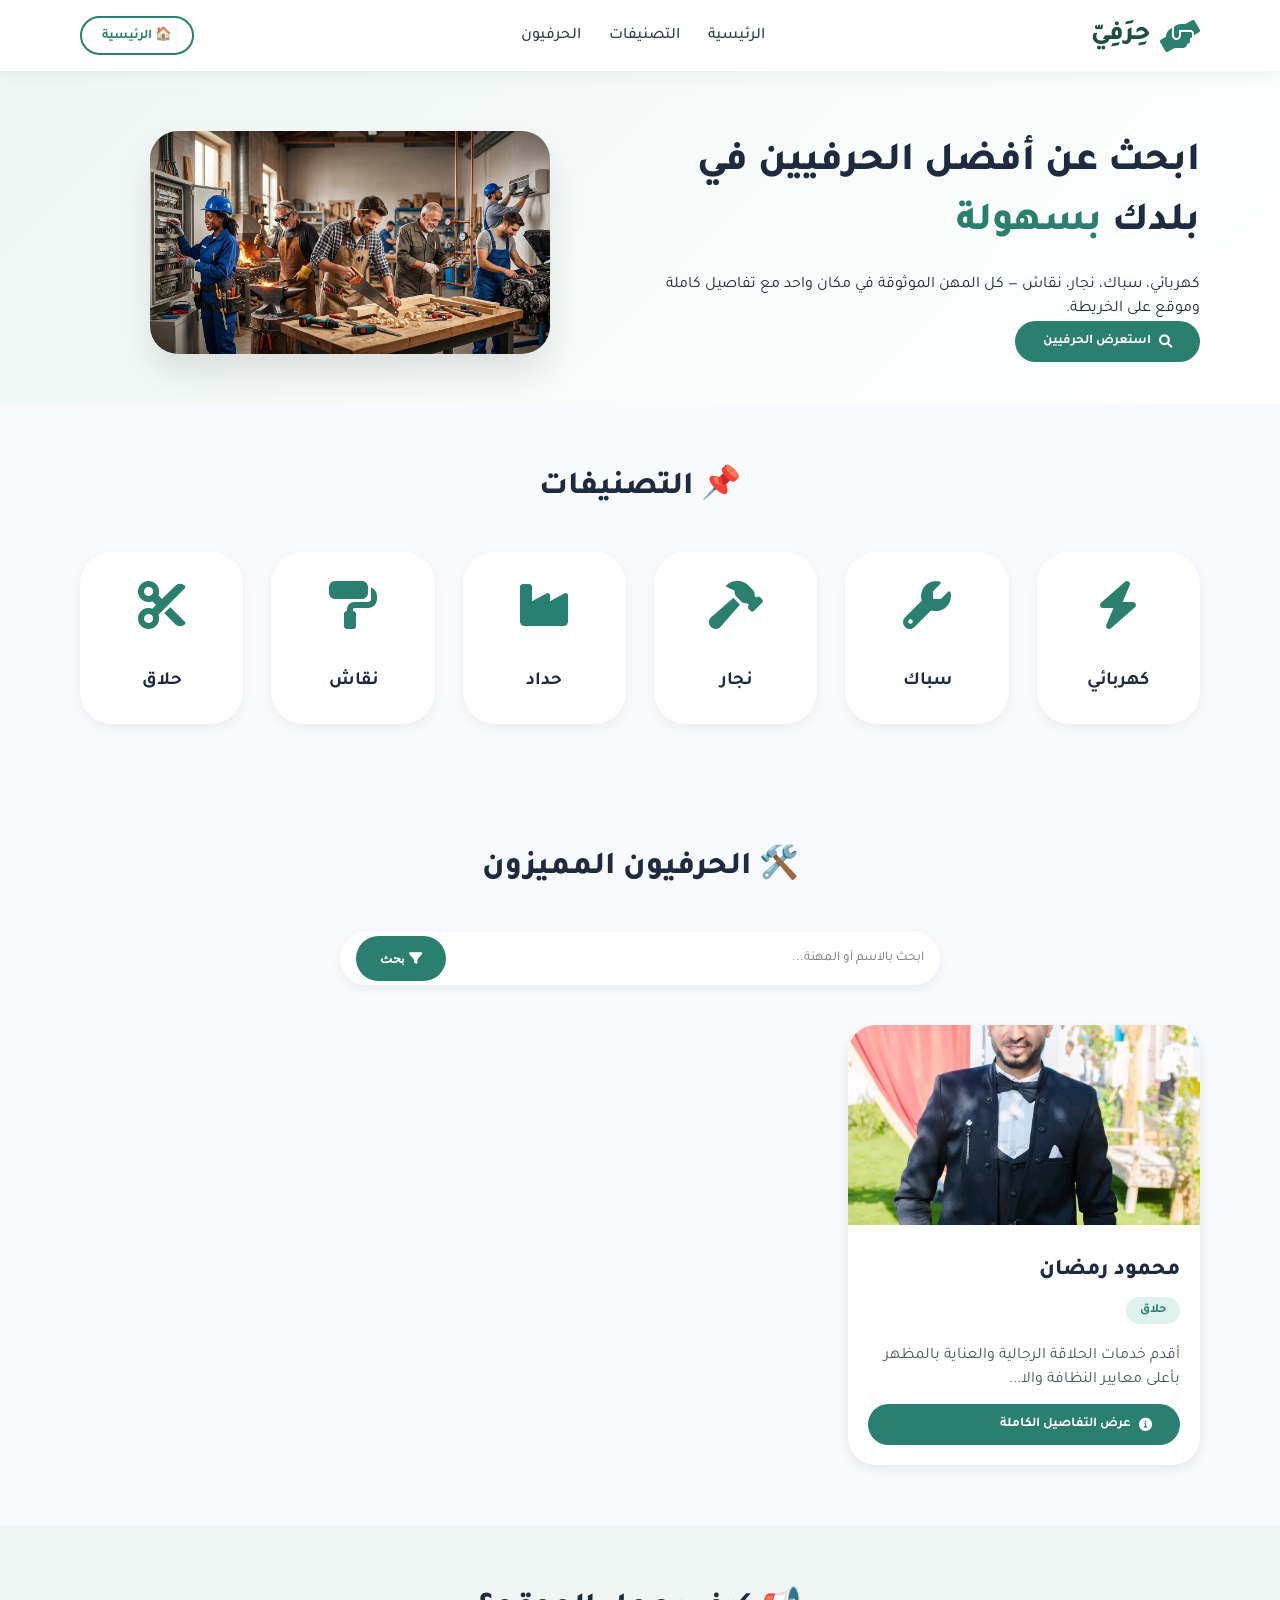
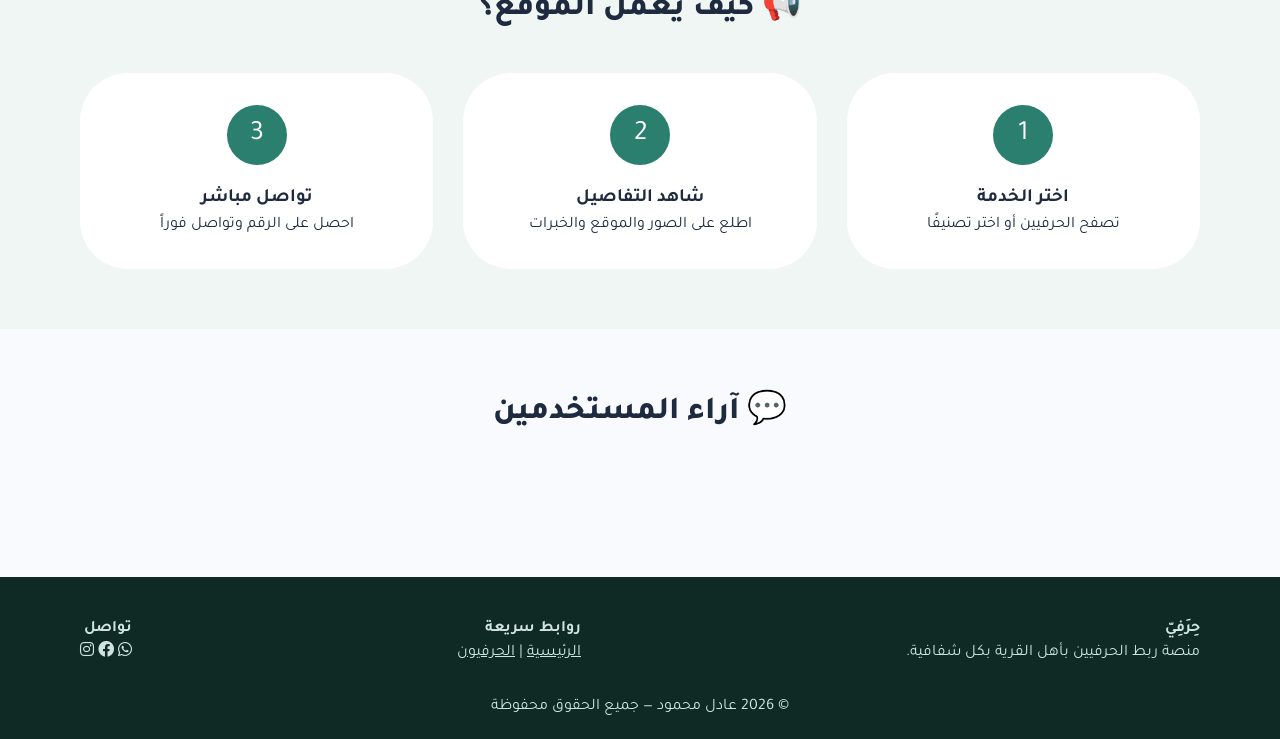
==== index.html @ 51d93fea "updated project" ====
<!DOCTYPE html>
<html lang="ar" dir="rtl">
<head>
    <meta charset="UTF-8">
    <meta name="viewport" content="width=device-width, initial-scale=1.0, viewport-fit=cover">
    <title>حرفتي | منصة الحرفيين في قريتك</title>
    <!-- Font Awesome 6 -->
     <link rel="stylesheet" href="https://cdnjs.cloudflare.com/ajax/libs/font-awesome/6.0.0-beta3/css/all.min.css">
    <!-- Google Fonts: Tajawal -->
    <link href="https://fonts.googleapis.com/css2?family=Tajawal:wght@400;500;700;800&display=swap" rel="stylesheet">
    <!-- Leaflet CSS (OpenStreetMap) -->
    <link rel="manifest" href="/Herafy/manifest.json">
    <meta name="theme-color" content="#2A7F6E">
    <link rel="icon" type="image/png" href="/Herafy/logo.png">
    <link rel="stylesheet" href="./assets/css/style.css" />
</head>
<body>
 
<div id="loader">
    <div class="spinner"></div>
</div>
    
<header class="header">
    <div class="container">
        <div class="nav">
            <div class="logo-area" id="homeLogo">
                <i class="fas fa-hands-helping logo-icon"></i>
                <span class="logo-text">حِرَفِيّ</span>
            </div>
            <ul class="nav-links">
                <li><a href="#homePage" data-page="home">الرئيسية</a></li>
                <li><a href="#categories" data-page="home">التصنيفات</a></li>
                <li><a href="#providersSection" data-page="home">الحرفيون</a></li>
            </ul>
            <button class="btn-outline" id="backToHomeBtn">🏠 الرئيسية</button>
            <button class="mobile-menu-btn" id="mobileMenuToggle">
                <i class="fas fa-bars"></i>
            </button>
        </div>
    </div>
</header>

<!-- Sidebar Overlay & Menu -->
<div class="sidebar-overlay" id="sidebarOverlay"></div>
<div class="sidebar-menu" id="sidebarMenu">
    <div class="sidebar-header">
        <div class="sidebar-logo">
            <i class="fas fa-hands-helping"></i>
            <span>حِرَفِيّ</span>
        </div>
        <button class="close-sidebar" id="closeSidebar"><i class="fas fa-times"></i></button>
    </div>
    <ul class="sidebar-nav">
        <li><a href="#homePage" data-sidebar-page="home"><i class="fas fa-home"></i> الرئيسية</a></li>
        <li><a href="#categories" data-sidebar-page="home"><i class="fas fa-tags"></i> التصنيفات</a></li>
        <li><a href="#providersSection" data-sidebar-page="home"><i class="fas fa-tools"></i> الحرفيون</a></li>
    </ul>
    <button class="sidebar-home-btn" id="sidebarHomeBtn"><i class="fas fa-arrow-right"></i> العودة للرئيسية</button>
</div>

<main>
    <!-- الصفحة الرئيسية -->
    <div id="homePage" class="page active-page">
        <section class="hero">
            <div class="container hero-grid">
                <div class="hero-image">
                    <img src="./hero-image.jpeg" alt="حرفيون يعملون" style="border-radius: 28px;">
                </div>
                <div class="hero-content">
                    <h1>ابحث عن أفضل الحرفيين في بلدك <span style="color:#2A7F6E;">بسهولة</span></h1>
                    <p>كهربائي، سباك، نجار، نقاش — كل المهن الموثوقة في مكان واحد مع تفاصيل كاملة وموقع على الخريطة.</p>
                    <button class="btn-primary" id="exploreBtn"><i class="fas fa-search"></i> استعرض الحرفيين</button>
                </div>
            </div>
        </section>

        <section id="categories" class="section">
            <div class="container">
                <div class="section-title">📌 التصنيفات</div>
                <div class="categories-grid" id="categoriesGrid"></div>
            </div>
        </section>

        <section id="providersSection" class="section">
            <div class="container">
                <div class="section-title">🛠️ الحرفيون المميزون</div>
                <div class="search-wrapper">
                    <div class="search-box">
                        <input type="text" id="searchInput" placeholder="ابحث بالاسم أو المهنة...">
                        <button id="searchBtn"><i class="fas fa-filter"></i> بحث</button>
                    </div>
                </div>
                <div id="providersContainer" class="providers-grid"></div>
            </div>
        </section>

        <section class="section" style="background:#F0F6F4;">
            <div class="container">
                <div class="section-title">📢 كيف يعمل الموقع؟</div>
                <div class="steps-grid">
                    <div class="step-item"><div class="step-num">1</div><h3>اختر الخدمة</h3><p>تصفح الحرفيين أو اختر تصنيفًا</p></div>
                    <div class="step-item"><div class="step-num">2</div><h3>شاهد التفاصيل</h3><p>اطلع على الصور والموقع والخبرات</p></div>
                    <div class="step-item"><div class="step-num">3</div><h3>تواصل مباشر</h3><p>احصل على الرقم وتواصل فوراً</p></div>
                </div>
            </div>
        </section>

        <section class="section">
            <div class="container">
                <div class="section-title">💬 آراء المستخدمين</div>
                <div class="testimonials-grid" id="testimonialsGrid"></div>
            </div>
        </section>
    </div>

    <!-- صفحة التفاصيل المستقلة -->
    <div id="detailPage" class="page">
        <div class="container" id="detailContainer"></div>
    </div>
</main>

<footer class="footer">
    <div class="container">
        <div class="footer-content" style="display: flex; justify-content: space-between; flex-wrap: wrap;">
            <div><h4>حِرَفِيّ</h4><p>منصة ربط الحرفيين بأهل القرية بكل شفافية.</p></div>
            <div><h4>روابط سريعة</h4><p><a href="#" style="color:#CFE4DF;" data-page="home">الرئيسية</a> | <a href="#" style="color:#CFE4DF;" data-page="home">الحرفيون</a></p></div>
            <div><h4>تواصل</h4><i class="fab fa-whatsapp"></i> <i class="fab fa-facebook"></i> <i class="fab fa-instagram"></i></div>
        </div>
        <div class="copyright" style="text-align:center; margin-top:30px;">© 2026 عادل محمود — جميع الحقوق محفوظة</div>
    </div>
</footer>

<!-- Back to Top Button -->
<button class="back-to-top" id="backToTopBtn" aria-label="العودة للأعلى">
    <i class="fas fa-arrow-up"></i>
</button>
<script>
if ('serviceWorker' in navigator) {
  navigator.serviceWorker.register('/Herafy/sw.js').then(reg => {

    reg.onupdatefound = () => {
      const newWorker = reg.installing;

      newWorker.onstatechange = () => {
        if (newWorker.state === "installed" && navigator.serviceWorker.controller) {
          showUpdateNotification();
        }
      };
    };

  });
}
</script>
<script src="./assets/js/script.js"></script>
</body>
</html>
---- assets/css/style.css ----
* {
            margin: 0;
            padding: 0;
            box-sizing: border-box;
        }
        
        html {
          scroll-behavior: smooth;
        }
        
        body {
            font-family: 'Tajawal', sans-serif;
            background-color: #F9FAFE;
            color: #1E2A3E;
            line-height: 1.5;
            overflow-x: hidden;
        }

        .container {
            width: 90%;
            max-width: 1280px;
            margin: 0 auto;
            padding: 0 16px;
        }

        /* Header */
        .header {
            background: white;
            box-shadow: 0 4px 20px rgba(0,0,0,0.05);
            position: sticky;
            top: 0;
            z-index: 100;
            backdrop-filter: blur(2px);
            background: rgba(255,255,255,0.96);
        }
        .nav {
            display: flex;
            justify-content: space-between;
            align-items: center;
            padding: 16px 0;
            flex-wrap: wrap;
        }
        .logo-area {
            display: flex;
            align-items: center;
            gap: 10px;
            cursor: pointer;
        }
        .logo-icon {
            font-size: 32px;
            color: #2A7F6E;
        }
        .logo-text {
            font-size: 26px;
            font-weight: 800;
            color: #1F4E45;
        }
        /* Desktop navigation */
        .nav-links {
            display: flex;
            gap: 28px;
            list-style: none;
        }
        .nav-links a {
            text-decoration: none;
            font-weight: 500;
            color: #2C3E50;
            transition: 0.2s;
        }
        .nav-links a:hover {
            color: #2A7F6E;
        }
        /* Mobile Menu Button */
        .mobile-menu-btn {
            display: none;
            background: #2A7F6E;
            border: none;
            width: 44px;
            height: 44px;
            border-radius: 50%;
            color: white;
            font-size: 22px;
            align-items: center;
            justify-content: center;
            cursor: pointer;
            transition: 0.2s;
            z-index: 1002;
        }
        
        .mobile-menu-btn:hover {
            background: #1E5F51;
        }
        
        /* Sidebar Overlay */
        .sidebar-overlay {
            position: fixed;
            top: 0;
            right: 0;
            width: 100%;
            height: 100%;
            background: rgba(0,0,0,0.5);
            z-index: 1100;
            opacity: 0;
            visibility: hidden;
            transition: all 0.3s ease;
        }
        .sidebar-overlay.active {
            opacity: 1;
            visibility: visible;
        }
        
        /* Sidebar Menu */
        .sidebar-menu {
            position: fixed;
            top: 0;
            right: -320px;
            width: 280px;
            height: 100%;
            background: white;
            box-shadow: -4px 0 25px rgba(0,0,0,0.1);
            z-index: 1101;
            transition: right 0.3s cubic-bezier(0.2, 0.9, 0.4, 1.1);
            padding: 30px 20px;
            display: flex;
            flex-direction: column;
            gap: 25px;
            overflow-y: auto;
        }
        .sidebar-menu.open {
            right: 0;
        }
        .sidebar-header {
            display: flex;
            justify-content: space-between;
            align-items: center;
            border-bottom: 2px solid #EFF7F5;
            padding-bottom: 15px;
            margin-bottom: 10px;
        }
        .sidebar-logo {
            display: flex;
            align-items: center;
            gap: 8px;
        }
        .sidebar-logo i {
            font-size: 28px;
            color: #2A7F6E;
        }
        .sidebar-logo span {
            font-size: 22px;
            font-weight: 800;
            color: #1F4E45;
        }
        .close-sidebar {
            background: none;
            border: none;
            font-size: 24px;
            cursor: pointer;
            color: #666;
            width: 36px;
            height: 36px;
            border-radius: 50%;
            display: flex;
            align-items: center;
            justify-content: center;
        }
        .close-sidebar:hover {
            background: #F0F0F0;
        }
        .sidebar-nav {
            display: flex;
            flex-direction: column;
            gap: 20px;
            list-style: none;
            padding: 0;
        }
        .sidebar-nav li a {
            text-decoration: none;
            font-size: 1.2rem;
            font-weight: 500;
            color: #2C3E50;
            display: block;
            padding: 10px 0;
            border-bottom: 1px solid #eee;
            transition: 0.2s;
        }
        .sidebar-nav li a:hover {
            color: #2A7F6E;
            padding-right: 8px;
        }
        .sidebar-home-btn {
            margin-top: 20px;
            background: #2A7F6E;
            border: none;
            padding: 12px;
            border-radius: 40px;
            font-weight: 700;
            color: white;
            cursor: pointer;
            font-family: inherit;
            display: flex;
            align-items: center;
            justify-content: center;
            gap: 8px;
            width: 100%;
        }
        
        /* Back to Top Button */
        .back-to-top {
            position: fixed;
            bottom: 30px;
            left: 30px;
            width: 52px;
            height: 52px;
            background: #2A7F6E;
            color: white;
            border: none;
            border-radius: 50%;
            font-size: 24px;
            cursor: pointer;
            display: flex;
            align-items: center;
            justify-content: center;
            box-shadow: 0 4px 15px rgba(0,0,0,0.2);
            transition: all 0.3s ease;
            opacity: 0;
            visibility: hidden;
            z-index: 1000;
            transition: all 0.3s;
        }
        .back-to-top.show {
            opacity: 1;
            visibility: visible;
        }
        .back-to-top:hover {
            background: #1E5F51;
            transform: translateY(-3px);
        }
        
        .btn-outline {
            border: 2px solid #2A7F6E;
            background: transparent;
            padding: 8px 20px;
            border-radius: 40px;
            font-weight: 700;
            color: #2A7F6E;
            cursor: pointer;
            font-family: inherit;
        }
        .btn-outline:hover {
            background: #2A7F6E;
            color: white;
        }
        .btn-primary {
            background: #2A7F6E;
            border: none;
            padding: 12px 28px;
            border-radius: 60px;
            font-weight: 700;
            color: white;
            cursor: pointer;
            transition: all 0.3s ease;
            font-family: inherit;
            display: inline-flex;
            align-items: center;
            gap: 8px;
        }
        .btn-primary:hover {
            background: #1E5F51;
            transform: translateY(-2px);
        }
        .btn-secondary {
            background: transparent;
            border: 1.5px solid #2A7F6E;
            padding: 10px 24px;
            border-radius: 40px;
            font-weight: 700;
            color: #2A7F6E;
            cursor: pointer;
            font-family: inherit;
        }
        
        /* Pages */
        .page {
            display: none;
            animation: fadeIn 0.3s ease;
        }
        .page.active-page {
            display: block;
        }
        @keyframes fadeIn {
            from { opacity: 0; transform: translateY(10px);}
            to { opacity: 1; transform: translateY(0);}
        }

        /* Hero with new image */
        .hero {
            padding: 60px 0 40px;
            background: linear-gradient(135deg, #EFF7F5 0%, #FFFFFF 100%);
        }
        .hero-grid {
            display: flex;
            flex-direction: row-reverse;
            align-items: center;
            gap: 40px;
            flex-wrap: wrap;
        }
        .hero-content { flex: 1; }
        .hero-content h1 { font-size: 2.5rem; font-weight: 800; margin-bottom: 20px; }
        .hero-image { flex: 1; text-align: center; }
        .hero-image img { 
            max-width: 100%; 
            width: 400px; 
            border-radius: 32px;
            box-shadow: 0 20px 35px rgba(0,0,0,0.1);
            transition: transform 0.3s;
        }
        .hero-image img:hover {
            transform: scale(1.02);
        }

        /* Categories Grid */
        .section { padding: 60px 0; }
        .section-title { text-align: center; font-size: 2rem; font-weight: 800; margin-bottom: 40px; }
        .categories-grid {
            display: grid;
            grid-template-columns: repeat(auto-fit, minmax(150px, 1fr));
            gap: 28px;
        }
        .cat-card {
            background: white;
            border-radius: 32px;
            text-align: center;
            padding: 28px 12px;
            cursor: pointer;
            transition: 0.2s;
            box-shadow: 0 4px 12px rgba(0,0,0,0.05);
        }
        .cat-card:hover { transform: translateY(-5px); background: #EFF7F5; }
        .cat-icon { font-size: 48px; color: #2A7F6E; margin-bottom: 16px; }

        /* Search & Providers */
        .search-wrapper { max-width: 600px; margin: 0 auto 40px auto; }
        .search-box {
            display: flex;
            background: white;
            border-radius: 80px;
            padding: 4px 4px 4px 16px;
            box-shadow: 0 4px 12px rgba(0,0,0,0.05);
        }
        .search-box input {
            flex: 1;
            border: none;
            padding: 14px 12px;
            font-family: inherit;
            outline: none;
            border-radius: 40px;
        }
        .search-box button {
            background: #2A7F6E;
            border: none;
            padding: 0 24px;
            border-radius: 50px;
            color: white;
            font-weight: 700;
            cursor: pointer;
        }
        .providers-grid {
            display: grid;
            grid-template-columns: repeat(auto-fill, minmax(280px, 1fr));
            gap: 32px;
        }
        .provider-card {
            background: white;
            border-radius: 28px;
            overflow: hidden;
            transition: 0.2s;
            box-shadow: 0 4px 12px rgba(0,0,0,0.08);
            cursor: pointer;
        }
        .provider-card:hover { transform: translateY(-5px); box-shadow: 0 12px 24px rgba(0,0,0,0.1); }
        .card-img { width: 100%; height: 200px; object-fit: cover; }
        .card-content { padding: 20px; }
        .provider-name { font-size: 1.4rem; font-weight: 800; }
        .provider-job { color: #2A7F6E; font-weight: 700; margin: 8px 0; display: inline-block; background: #E0F2EE; padding: 4px 14px; border-radius: 40px; font-size: 0.8rem;}

        /* Steps & Testimonials */
        .steps-grid { display: flex; gap: 30px; flex-wrap: wrap; justify-content: center; }
        .step-item { flex: 1; text-align: center; background: white; padding: 32px; border-radius: 48px; }
        .step-num { width: 60px; height: 60px; background: #2A7F6E; color: white; font-size: 28px; border-radius: 50%; display: flex; align-items: center; justify-content: center; margin: 0 auto 20px; }
        .testimonials-grid { display: grid; grid-template-columns: repeat(auto-fit, minmax(260px,1fr)); gap: 30px; }

        /* Detail Page */
        .detail-container {
            max-width: 1000px;
            margin: 40px auto;
            background: white;
            border-radius: 48px;
            overflow: hidden;
            box-shadow: 0 20px 35px rgba(0,0,0,0.1);
        }
        .detail-header {
            position: relative;
            width: 100%;
            aspect-ratio: 1 / 1;
            overflow: hidden;
        }
        .detail-header img {
            width: 100%;
            height: 100%;
            object-fit: cover;
        }
        .detail-avatar {
            position: absolute;
            bottom: -50px;
            left: 50%;
            transform: translateX(-50%);
            width: 130px;
            height: 130px;
            border-radius: 50%;
            border: 5px solid white;
            object-fit: cover;
            background: white;
            box-shadow: 0 4px 10px rgba(0,0,0,0.2);
        }
        .detail-content {
            padding: 70px 40px 40px 40px;
        }
        .detail-name { font-size: 2rem; font-weight: 800; }
        .detail-job { color: #2A7F6E; font-weight: 700; background: #E0F2EE; display: inline-block; padding: 6px 18px; border-radius: 40px; margin: 15px 0; }
        .detail-bio { font-size: 1.1rem; color: #4a5568; margin: 20px 0; line-height: 1.6; }
        .detail-gallery {
            display: flex;
            gap: 15px;
            overflow-x: auto;
            margin: 30px 0;
            padding-bottom: 10px;
        }
        .detail-gallery img {
            width: 200px;
            height: 150px;
            object-fit: cover;
            border-radius: 24px;
            cursor: pointer;
        }
        .map-container {
            height: 300px;
            border-radius: 28px;
            overflow: hidden;
            margin: 25px 0;
            border: 1px solid #ddd;
        }
        .detail-phone {
            background: #F0F6F4;
            padding: 16px;
            border-radius: 60px;
            text-align: center;
            font-size: 1.3rem;
            font-weight: bold;
            direction: ltr;
            margin: 20px 0;
        }
        .action-buttons {
            display: flex;
            gap: 16px;
            justify-content: center;
            margin-top: 30px;
        }

        .footer {
            background: #0F2A24;
            color: #CFE4DF;
            padding: 40px 0 20px;
            margin-top: 40px;
        }
        .no-results { text-align: center; padding: 40px; color: #666; }
        /* Hide desktop elements on mobile */
        @media (max-width: 768px) {
            .nav-links, .btn-outline {
                display: none;
            }
            .nav {
                justify-content: space-between;
            }
            .mobile-menu-btn {
                display: flex;
            }
            
            .hero-grid {
                display: block;
            }
        
            .hero-content h1 { font-size: 1.8rem; }
            .detail-content { padding: 60px 20px 30px; }
            .detail-avatar { width: 90px; height: 90px; bottom: -40px; }
            .hero-image img { width: 100%; }
            .back-to-top {
                bottom: 20px;
                left: 20px;
                width: 45px;
                height: 45px;
                font-size: 20px;
            }

            .steps-grid {
                flex-direction: column;
            }
        }

        #loader {
            position: fixed;
            top: 0;
            left: 0;
            width: 100%;
            height: 100%;
            background: #ffffff;
            display: flex;
            justify-content: center;
            align-items: center;
            z-index: 9999;
            transition: opacity 0.5s ease, visibility 0.5s;
        }
        
        #loader.hidden {
            opacity: 0;
            visibility: hidden;
        }
        
        .spinner {
            width: 50px;
            height: 50px;
            border: 5px solid #ddd;
            border-top: 5px solid #000;
            border-radius: 50%;
            animation: spin 1s linear infinite;
        }
        
        @keyframes spin {
            100% {
                transform: rotate(360deg);
            }
        }
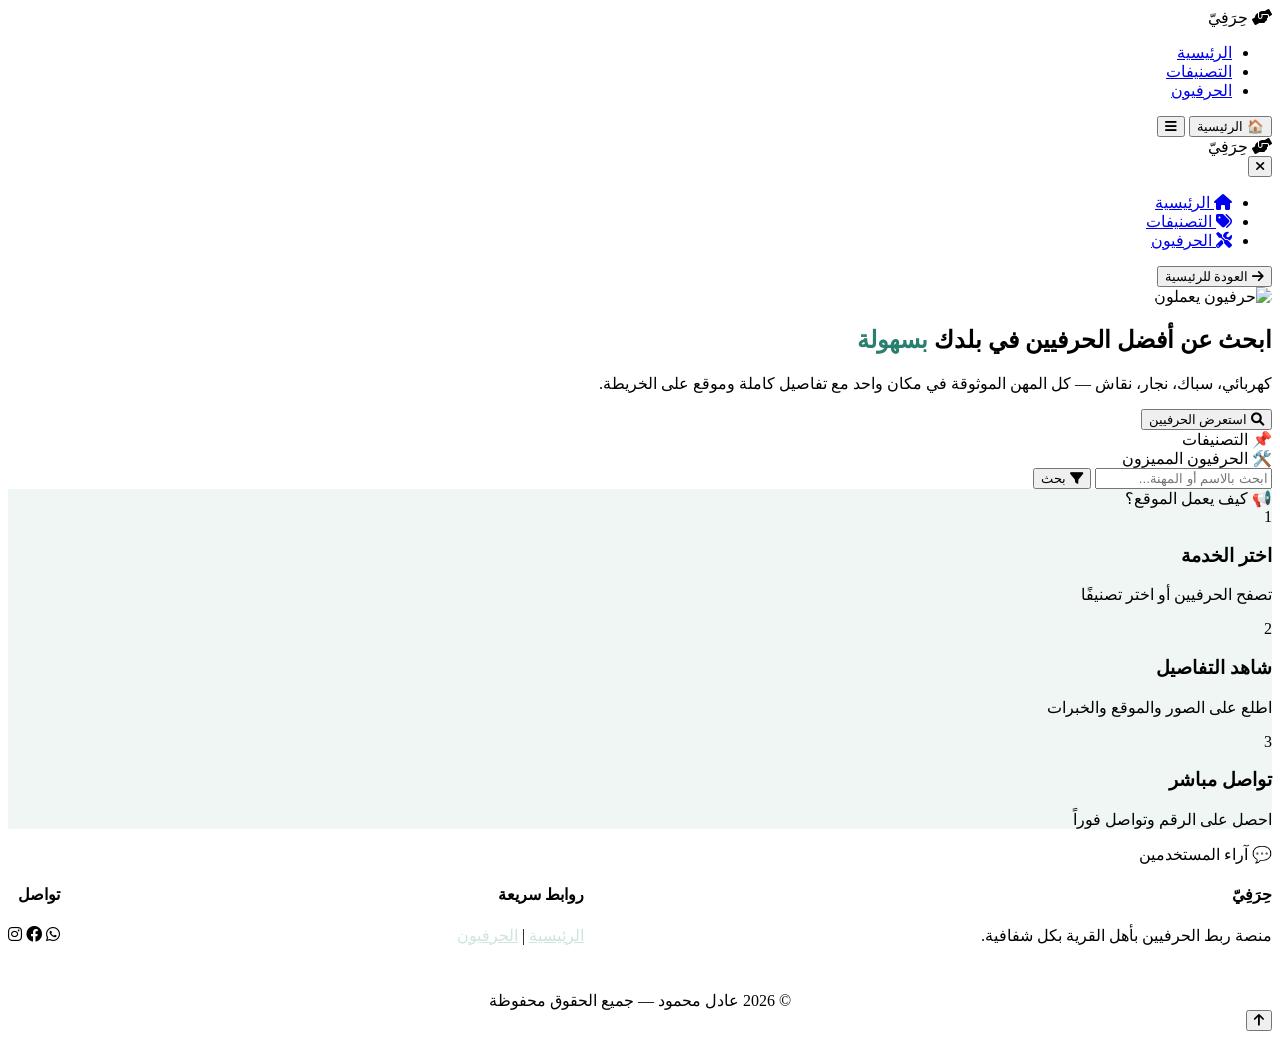
==== commit 25cd5293: "updated project" ====
--- a/index.html
+++ b/index.html
@@ -12,145 +12,145 @@
     <link rel="manifest" href="/Herafy/manifest.json">
     <meta name="theme-color" content="#2A7F6E">
     <link rel="icon" type="image/png" href="/Herafy/logo.png">
-    <link rel="stylesheet" href="./assets/css/style.css" />
+    <link rel="stylesheet" href="/Herafy/assets/css/style.css" />
 </head>
 <body>
- 
-<div id="loader">
-    <div class="spinner"></div>
-</div>
+     
+    <div id="loader">
+        <div class="spinner"></div>
+    </div>
+        
+    <header class="header">
+        <div class="container">
+            <div class="nav">
+                <div class="logo-area" id="homeLogo">
+                    <i class="fas fa-hands-helping logo-icon"></i>
+                    <span class="logo-text">حِرَفِيّ</span>
+                </div>
+                <ul class="nav-links">
+                    <li><a href="#homePage" data-page="home">الرئيسية</a></li>
+                    <li><a href="#categories" data-page="home">التصنيفات</a></li>
+                    <li><a href="#providersSection" data-page="home">الحرفيون</a></li>
+                </ul>
+                <button class="btn-outline" id="backToHomeBtn">🏠 الرئيسية</button>
+                <button class="mobile-menu-btn" id="mobileMenuToggle">
+                    <i class="fas fa-bars"></i>
+                </button>
+            </div>
+        </div>
+    </header>
     
-<header class="header">
-    <div class="container">
-        <div class="nav">
-            <div class="logo-area" id="homeLogo">
-                <i class="fas fa-hands-helping logo-icon"></i>
-                <span class="logo-text">حِرَفِيّ</span>
+    <!-- Sidebar Overlay & Menu -->
+    <div class="sidebar-overlay" id="sidebarOverlay"></div>
+    <div class="sidebar-menu" id="sidebarMenu">
+        <div class="sidebar-header">
+            <div class="sidebar-logo">
+                <i class="fas fa-hands-helping"></i>
+                <span>حِرَفِيّ</span>
             </div>
-            <ul class="nav-links">
-                <li><a href="#homePage" data-page="home">الرئيسية</a></li>
-                <li><a href="#categories" data-page="home">التصنيفات</a></li>
-                <li><a href="#providersSection" data-page="home">الحرفيون</a></li>
-            </ul>
-            <button class="btn-outline" id="backToHomeBtn">🏠 الرئيسية</button>
-            <button class="mobile-menu-btn" id="mobileMenuToggle">
-                <i class="fas fa-bars"></i>
-            </button>
+            <button class="close-sidebar" id="closeSidebar"><i class="fas fa-times"></i></button>
         </div>
+        <ul class="sidebar-nav">
+            <li><a href="#homePage" data-sidebar-page="home"><i class="fas fa-home"></i> الرئيسية</a></li>
+            <li><a href="#categories" data-sidebar-page="home"><i class="fas fa-tags"></i> التصنيفات</a></li>
+            <li><a href="#providersSection" data-sidebar-page="home"><i class="fas fa-tools"></i> الحرفيون</a></li>
+        </ul>
+        <button class="sidebar-home-btn" id="sidebarHomeBtn"><i class="fas fa-arrow-right"></i> العودة للرئيسية</button>
     </div>
-</header>
-
-<!-- Sidebar Overlay & Menu -->
-<div class="sidebar-overlay" id="sidebarOverlay"></div>
-<div class="sidebar-menu" id="sidebarMenu">
-    <div class="sidebar-header">
-        <div class="sidebar-logo">
-            <i class="fas fa-hands-helping"></i>
-            <span>حِرَفِيّ</span>
-        </div>
-        <button class="close-sidebar" id="closeSidebar"><i class="fas fa-times"></i></button>
-    </div>
-    <ul class="sidebar-nav">
-        <li><a href="#homePage" data-sidebar-page="home"><i class="fas fa-home"></i> الرئيسية</a></li>
-        <li><a href="#categories" data-sidebar-page="home"><i class="fas fa-tags"></i> التصنيفات</a></li>
-        <li><a href="#providersSection" data-sidebar-page="home"><i class="fas fa-tools"></i> الحرفيون</a></li>
-    </ul>
-    <button class="sidebar-home-btn" id="sidebarHomeBtn"><i class="fas fa-arrow-right"></i> العودة للرئيسية</button>
-</div>
-
-<main>
-    <!-- الصفحة الرئيسية -->
-    <div id="homePage" class="page active-page">
-        <section class="hero">
-            <div class="container hero-grid">
-                <div class="hero-image">
-                    <img src="./hero-image.jpeg" alt="حرفيون يعملون" style="border-radius: 28px;">
-                </div>
-                <div class="hero-content">
-                    <h1>ابحث عن أفضل الحرفيين في بلدك <span style="color:#2A7F6E;">بسهولة</span></h1>
-                    <p>كهربائي، سباك، نجار، نقاش — كل المهن الموثوقة في مكان واحد مع تفاصيل كاملة وموقع على الخريطة.</p>
-                    <button class="btn-primary" id="exploreBtn"><i class="fas fa-search"></i> استعرض الحرفيين</button>
-                </div>
-            </div>
-        </section>
-
-        <section id="categories" class="section">
-            <div class="container">
-                <div class="section-title">📌 التصنيفات</div>
-                <div class="categories-grid" id="categoriesGrid"></div>
-            </div>
-        </section>
-
-        <section id="providersSection" class="section">
-            <div class="container">
-                <div class="section-title">🛠️ الحرفيون المميزون</div>
-                <div class="search-wrapper">
-                    <div class="search-box">
-                        <input type="text" id="searchInput" placeholder="ابحث بالاسم أو المهنة...">
-                        <button id="searchBtn"><i class="fas fa-filter"></i> بحث</button>
+    
+    <main>
+        <!-- الصفحة الرئيسية -->
+        <div id="homePage" class="page active-page">
+            <section class="hero">
+                <div class="container hero-grid">
+                    <div class="hero-image">
+                        <img src="/Herafy/hero-image.jpeg" alt="حرفيون يعملون" style="border-radius: 28px;">
+                    </div>
+                    <div class="hero-content">
+                        <h1>ابحث عن أفضل الحرفيين في بلدك <span style="color:#2A7F6E;">بسهولة</span></h1>
+                        <p>كهربائي، سباك، نجار، نقاش — كل المهن الموثوقة في مكان واحد مع تفاصيل كاملة وموقع على الخريطة.</p>
+                        <button class="btn-primary" id="exploreBtn"><i class="fas fa-search"></i> استعرض الحرفيين</button>
                     </div>
                 </div>
-                <div id="providersContainer" class="providers-grid"></div>
+            </section>
+    
+            <section id="categories" class="section">
+                <div class="container">
+                    <div class="section-title">📌 التصنيفات</div>
+                    <div class="categories-grid" id="categoriesGrid"></div>
+                </div>
+            </section>
+    
+            <section id="providersSection" class="section">
+                <div class="container">
+                    <div class="section-title">🛠️ الحرفيون المميزون</div>
+                    <div class="search-wrapper">
+                        <div class="search-box">
+                            <input type="text" id="searchInput" placeholder="ابحث بالاسم أو المهنة...">
+                            <button id="searchBtn"><i class="fas fa-filter"></i> بحث</button>
+                        </div>
+                    </div>
+                    <div id="providersContainer" class="providers-grid"></div>
+                </div>
+            </section>
+    
+            <section class="section" style="background:#F0F6F4;">
+                <div class="container">
+                    <div class="section-title">📢 كيف يعمل الموقع؟</div>
+                    <div class="steps-grid">
+                        <div class="step-item"><div class="step-num">1</div><h3>اختر الخدمة</h3><p>تصفح الحرفيين أو اختر تصنيفًا</p></div>
+                        <div class="step-item"><div class="step-num">2</div><h3>شاهد التفاصيل</h3><p>اطلع على الصور والموقع والخبرات</p></div>
+                        <div class="step-item"><div class="step-num">3</div><h3>تواصل مباشر</h3><p>احصل على الرقم وتواصل فوراً</p></div>
+                    </div>
+                </div>
+            </section>
+    
+            <section class="section">
+                <div class="container">
+                    <div class="section-title">💬 آراء المستخدمين</div>
+                    <div class="testimonials-grid" id="testimonialsGrid"></div>
+                </div>
+            </section>
+        </div>
+    
+        <!-- صفحة التفاصيل المستقلة -->
+        <div id="detailPage" class="page">
+            <div class="container" id="detailContainer"></div>
+        </div>
+    </main>
+    
+    <footer class="footer">
+        <div class="container">
+            <div class="footer-content" style="display: flex; justify-content: space-between; flex-wrap: wrap;">
+                <div><h4>حِرَفِيّ</h4><p>منصة ربط الحرفيين بأهل القرية بكل شفافية.</p></div>
+                <div><h4>روابط سريعة</h4><p><a href="#" style="color:#CFE4DF;" data-page="home">الرئيسية</a> | <a href="#" style="color:#CFE4DF;" data-page="home">الحرفيون</a></p></div>
+                <div><h4>تواصل</h4><i class="fab fa-whatsapp"></i> <i class="fab fa-facebook"></i> <i class="fab fa-instagram"></i></div>
             </div>
-        </section>
-
-        <section class="section" style="background:#F0F6F4;">
-            <div class="container">
-                <div class="section-title">📢 كيف يعمل الموقع؟</div>
-                <div class="steps-grid">
-                    <div class="step-item"><div class="step-num">1</div><h3>اختر الخدمة</h3><p>تصفح الحرفيين أو اختر تصنيفًا</p></div>
-                    <div class="step-item"><div class="step-num">2</div><h3>شاهد التفاصيل</h3><p>اطلع على الصور والموقع والخبرات</p></div>
-                    <div class="step-item"><div class="step-num">3</div><h3>تواصل مباشر</h3><p>احصل على الرقم وتواصل فوراً</p></div>
-                </div>
-            </div>
-        </section>
-
-        <section class="section">
-            <div class="container">
-                <div class="section-title">💬 آراء المستخدمين</div>
-                <div class="testimonials-grid" id="testimonialsGrid"></div>
-            </div>
-        </section>
-    </div>
-
-    <!-- صفحة التفاصيل المستقلة -->
-    <div id="detailPage" class="page">
-        <div class="container" id="detailContainer"></div>
-    </div>
-</main>
-
-<footer class="footer">
-    <div class="container">
-        <div class="footer-content" style="display: flex; justify-content: space-between; flex-wrap: wrap;">
-            <div><h4>حِرَفِيّ</h4><p>منصة ربط الحرفيين بأهل القرية بكل شفافية.</p></div>
-            <div><h4>روابط سريعة</h4><p><a href="#" style="color:#CFE4DF;" data-page="home">الرئيسية</a> | <a href="#" style="color:#CFE4DF;" data-page="home">الحرفيون</a></p></div>
-            <div><h4>تواصل</h4><i class="fab fa-whatsapp"></i> <i class="fab fa-facebook"></i> <i class="fab fa-instagram"></i></div>
+            <div class="copyright" style="text-align:center; margin-top:30px;">© 2026 عادل محمود — جميع الحقوق محفوظة</div>
         </div>
-        <div class="copyright" style="text-align:center; margin-top:30px;">© 2026 عادل محمود — جميع الحقوق محفوظة</div>
-    </div>
-</footer>
-
-<!-- Back to Top Button -->
-<button class="back-to-top" id="backToTopBtn" aria-label="العودة للأعلى">
-    <i class="fas fa-arrow-up"></i>
-</button>
-<script>
-if ('serviceWorker' in navigator) {
-  navigator.serviceWorker.register('/Herafy/sw.js').then(reg => {
-
-    reg.onupdatefound = () => {
-      const newWorker = reg.installing;
-
-      newWorker.onstatechange = () => {
-        if (newWorker.state === "installed" && navigator.serviceWorker.controller) {
-          showUpdateNotification();
-        }
-      };
-    };
-
-  });
-}
-</script>
-<script src="./assets/js/script.js"></script>
+    </footer>
+    
+    <!-- Back to Top Button -->
+    <button class="back-to-top" id="backToTopBtn" aria-label="العودة للأعلى">
+        <i class="fas fa-arrow-up"></i>
+    </button>
+    <script>
+    if ('serviceWorker' in navigator) {
+      navigator.serviceWorker.register('/Herafy/sw.js').then(reg => {
+    
+        reg.onupdatefound = () => {
+          const newWorker = reg.installing;
+    
+          newWorker.onstatechange = () => {
+            if (newWorker.state === "installed" && navigator.serviceWorker.controller) {
+              showUpdateNotification();
+            }
+          };
+        };
+    
+      });
+    }
+    </script>
+    <script src="/Herafy/assets/js/script.js"></script>
 </body>
 </html>
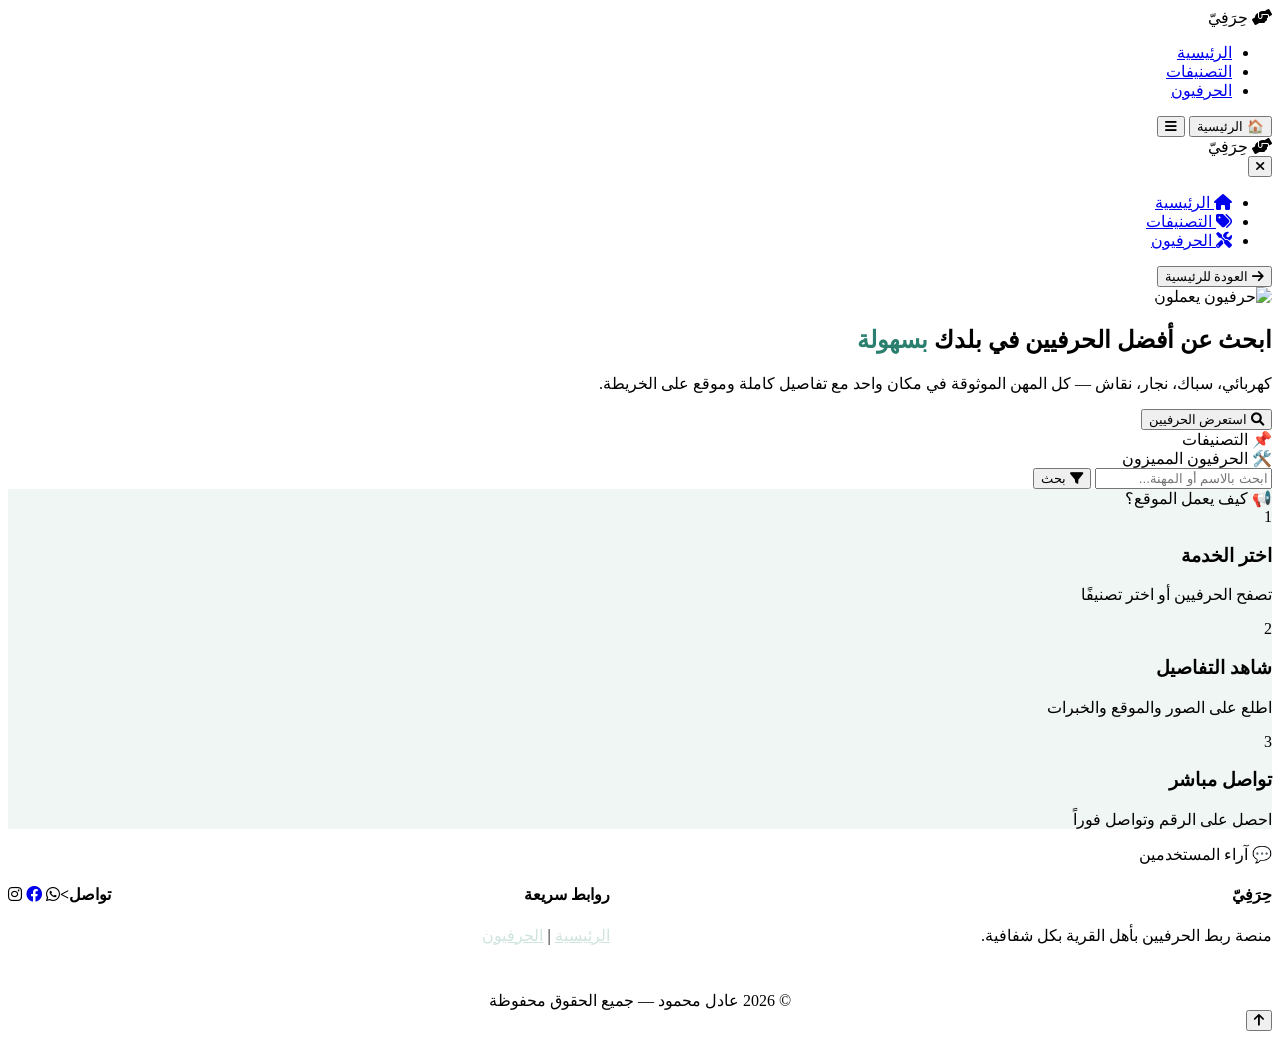
==== commit d7bc685d: "Update footer links for social media contact" ====
--- a/index.html
+++ b/index.html
@@ -3,7 +3,7 @@
 <head>
     <meta charset="UTF-8">
     <meta name="viewport" content="width=device-width, initial-scale=1.0, viewport-fit=cover">
-    <title>حرفتي | منصة الحرفيين في قريتك</title>
+    <title>حرفي | منصة الحرفيين في قريتك</title>
     <!-- Font Awesome 6 -->
      <link rel="stylesheet" href="https://cdnjs.cloudflare.com/ajax/libs/font-awesome/6.0.0-beta3/css/all.min.css">
     <!-- Google Fonts: Tajawal -->
@@ -124,7 +124,7 @@
             <div class="footer-content" style="display: flex; justify-content: space-between; flex-wrap: wrap;">
                 <div><h4>حِرَفِيّ</h4><p>منصة ربط الحرفيين بأهل القرية بكل شفافية.</p></div>
                 <div><h4>روابط سريعة</h4><p><a href="#" style="color:#CFE4DF;" data-page="home">الرئيسية</a> | <a href="#" style="color:#CFE4DF;" data-page="home">الحرفيون</a></p></div>
-                <div><h4>تواصل</h4><i class="fab fa-whatsapp"></i> <i class="fab fa-facebook"></i> <i class="fab fa-instagram"></i></div>
+                <div><h4>تواصل</h4<a href="https://wa.me/+201018646196">><i class="fab fa-whatsapp"></i></a> <a href="https://m.facebook.com"><i class="fab fa-facebook"></i></a> <i class="fab fa-instagram"></i></div>
             </div>
             <div class="copyright" style="text-align:center; margin-top:30px;">© 2026 عادل محمود — جميع الحقوق محفوظة</div>
         </div>
@@ -150,6 +150,43 @@
     
       });
     }
+    function showUpdateNotification() {
+      const div = document.createElement("div");
+      div.innerHTML = `
+        <div style="
+          position: fixed;
+          bottom: 20px;
+          left: 20px;
+          right: 20px;
+          background: #2A7F6E;
+          color: white;
+          padding: 15px;
+          border-radius: 10px;
+          text-align: center;
+          z-index: 9999;
+        ">
+          يوجد تحديث جديد 🔄
+          <button onclick="updateApp()" style="
+            margin-left:10px;
+            background:white;
+            color:black;
+            border:none;
+            padding:5px 10px;
+            border-radius:5px;
+          ">تحديث</button>
+        </div>
+      `;
+      document.body.appendChild(div);
+    }
+    
+    function updateApp() {
+      navigator.serviceWorker.getRegistration().then(reg => {
+        if (reg.waiting) {
+          reg.waiting.postMessage({ action: "skipWaiting" });
+        }
+        window.location.reload();
+      });
+    }
     </script>
     <script src="/Herafy/assets/js/script.js"></script>
 </body>
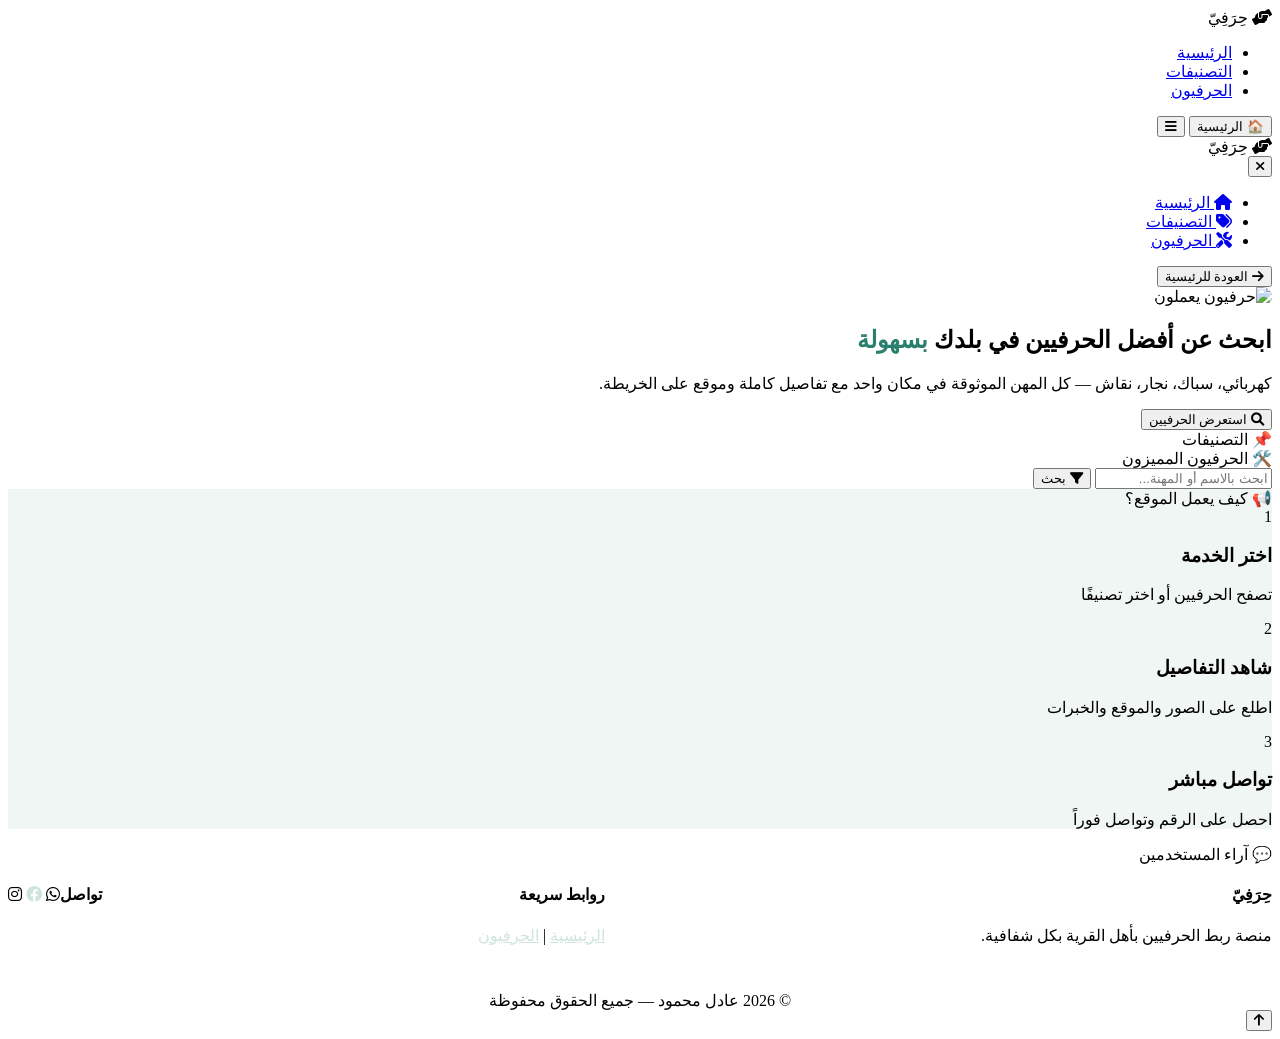
==== commit 81d2ccde: "Update index.html" ====
--- a/index.html
+++ b/index.html
@@ -124,7 +124,7 @@
             <div class="footer-content" style="display: flex; justify-content: space-between; flex-wrap: wrap;">
                 <div><h4>حِرَفِيّ</h4><p>منصة ربط الحرفيين بأهل القرية بكل شفافية.</p></div>
                 <div><h4>روابط سريعة</h4><p><a href="#" style="color:#CFE4DF;" data-page="home">الرئيسية</a> | <a href="#" style="color:#CFE4DF;" data-page="home">الحرفيون</a></p></div>
-                <div><h4>تواصل</h4<a href="https://wa.me/+201018646196">><i class="fab fa-whatsapp"></i></a> <a href="https://m.facebook.com"><i class="fab fa-facebook"></i></a> <i class="fab fa-instagram"></i></div>
+                <div><h4>تواصل</h4<a href="https://wa.me/+201018646196" style="color:#CFE4DF;"><i class="fab fa-whatsapp"></i></a> <a href="https://m.facebook.com" style="color:#CFE4DF;"><i class="fab fa-facebook"></i></a> <i class="fab fa-instagram"></i></div>
             </div>
             <div class="copyright" style="text-align:center; margin-top:30px;">© 2026 عادل محمود — جميع الحقوق محفوظة</div>
         </div>
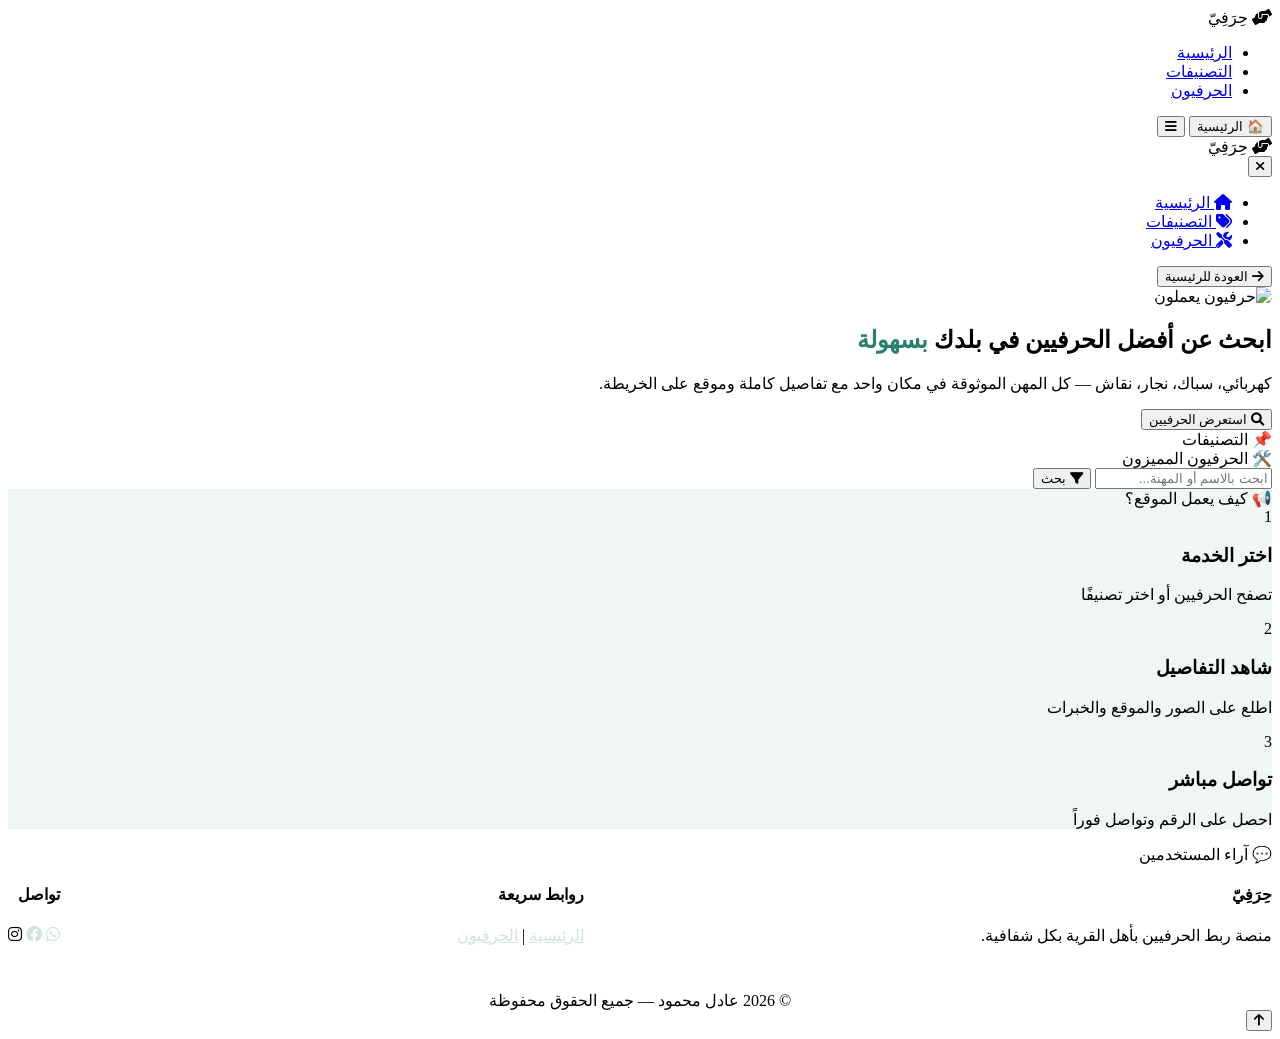
==== commit 4e305ffe: "Fix footer contact links and add target attribute" ====
--- a/index.html
+++ b/index.html
@@ -124,9 +124,9 @@
             <div class="footer-content" style="display: flex; justify-content: space-between; flex-wrap: wrap;">
                 <div><h4>حِرَفِيّ</h4><p>منصة ربط الحرفيين بأهل القرية بكل شفافية.</p></div>
                 <div><h4>روابط سريعة</h4><p><a href="#" style="color:#CFE4DF;" data-page="home">الرئيسية</a> | <a href="#" style="color:#CFE4DF;" data-page="home">الحرفيون</a></p></div>
-                <div><h4>تواصل</h4<a href="https://wa.me/+201018646196" style="color:#CFE4DF;"><i class="fab fa-whatsapp"></i></a> <a href="https://m.facebook.com" style="color:#CFE4DF;"><i class="fab fa-facebook"></i></a> <i class="fab fa-instagram"></i></div>
+                <div><h4>تواصل</h4><a href="https://wa.me/201018646196" target="_blank" style="color:#CFE4DF;"><i class="fab fa-whatsapp"></i></a> <a href="https://m.facebook.com" style="color:#CFE4DF;"><i class="fab fa-facebook"></i></a> <i class="fab fa-instagram"></i></div>
             </div>
-            <div class="copyright" style="text-align:center; margin-top:30px;">© 2026 عادل محمود — جميع الحقوق محفوظة</div>
+            <div class="copyright" style="text-align:center; margin-top:30px;">© 2026 عادل محمود — جميع الحقوق محفوظة</div> 
         </div>
     </footer>
     
